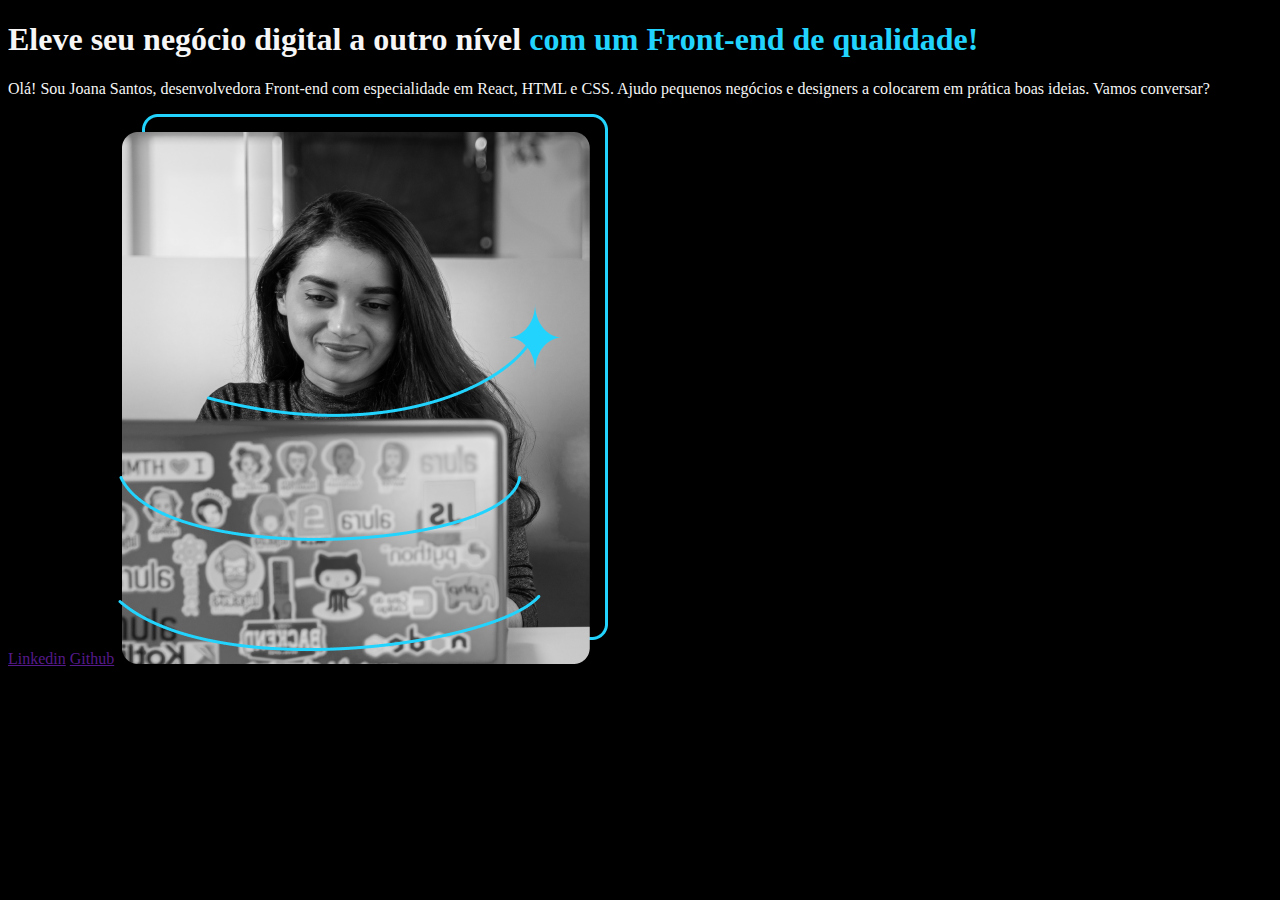
==== index.html @ 6a2b960c "html e body & strong css done" ====
<!DOCTYPE html>
<html lang="pt-br">
<head>
    <meta charset="UTF-8">
    <meta http-equiv="X-UA-Compatible" content="IE=edge">
    <meta name="viewport" content="width=device-width, initial-scale=1.0">
    <link rel="stylesheet" href="./style.css">
    <title>Portifólio</title>
</head>
<body>

    <header></header>
    <main>

        <h1>Eleve seu negócio digital a outro nível <strong>com um Front-end de qualidade!</strong></h1>
        
        <p>Olá! Sou Joana Santos, desenvolvedora Front-end com especialidade em React, HTML e CSS. Ajudo pequenos negócios e designers a colocarem em prática boas ideias. Vamos conversar?</p>

        <a href="">Linkedin</a>
        <a href="">Github</a>

        <img src="./Imagem.png" alt="Foto de Joana Santos programando">

    </main>
    <footer></footer>
    
</body>
</html>
---- style.css ----
body{

background-color: #000000;

color: #F6F6F6;

}

strong{

color: #22D4FD;

}
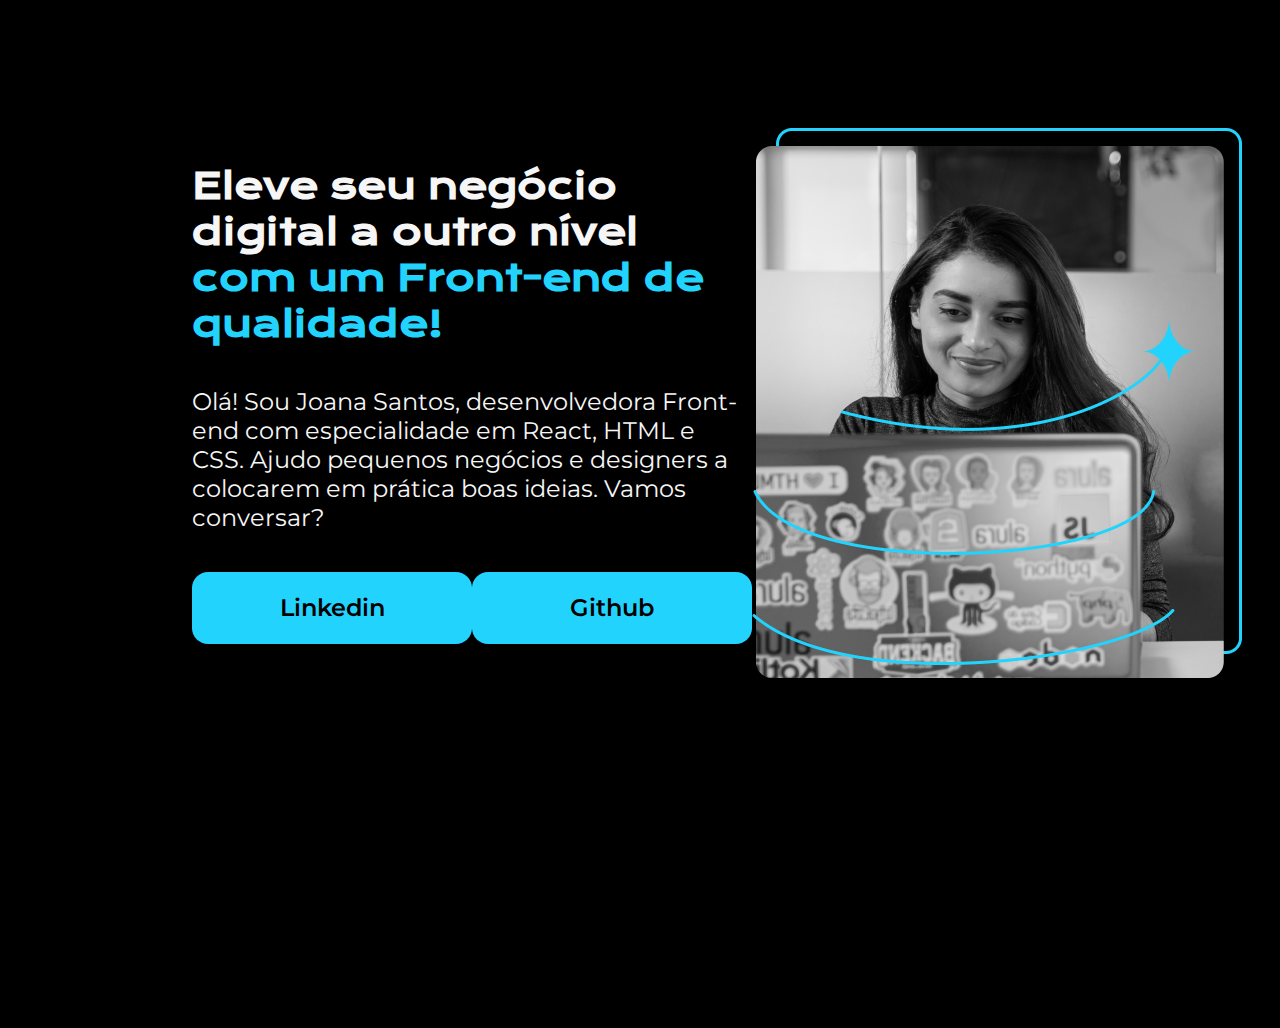
==== commit 36641a92: "css main img links h1 p" ====
--- a/index.html
+++ b/index.html
@@ -1,28 +1,38 @@
 <!DOCTYPE html>
 <html lang="pt-br">
-<head>
-    <meta charset="UTF-8">
-    <meta http-equiv="X-UA-Compatible" content="IE=edge">
-    <meta name="viewport" content="width=device-width, initial-scale=1.0">
-    <link rel="stylesheet" href="./style.css">
+  <head>
+    <meta charset="UTF-8" />
+    <meta http-equiv="X-UA-Compatible" content="IE=edge" />
+    <meta name="viewport" content="width=device-width, initial-scale=1.0" />
+    <link rel="stylesheet" href="./style.css" />
     <title>Portifólio</title>
-</head>
-<body>
+  </head>
+  <body>
+    <header></header>
+    <main class="apresentacao">
+      <section class="apresentacao__conteudo">
+        <h1 class="apresentacao_conteudo__titulo">
+          Eleve seu negócio digital a outro nível
+          <strong class="titulo-destaque"
+            >com um Front-end de qualidade!</strong
+          >
+        </h1>
 
-    <header></header>
-    <main>
+        <p class="apresentacao_conteudo__texto">
+          Olá! Sou Joana Santos, desenvolvedora Front-end com especialidade em
+          React, HTML e CSS. Ajudo pequenos negócios e designers a colocarem em
+          prática boas ideias. Vamos conversar?
+        </p>
 
-        <h1>Eleve seu negócio digital a outro nível <strong>com um Front-end de qualidade!</strong></h1>
+        <div class="apresentacao__links">
+            <a href="" class="apresentacao__links__link">Linkedin</a>
+            <a href="" class="apresentacao__links__link">Github</a>
+        </div>
         
-        <p>Olá! Sou Joana Santos, desenvolvedora Front-end com especialidade em React, HTML e CSS. Ajudo pequenos negócios e designers a colocarem em prática boas ideias. Vamos conversar?</p>
+      </section>
 
-        <a href="">Linkedin</a>
-        <a href="">Github</a>
-
-        <img src="./Imagem.png" alt="Foto de Joana Santos programando">
-
+      <img src="./Imagem.png" alt="Foto de Joana Santos programando" />
     </main>
     <footer></footer>
-    
-</body>
-</html>+  </body>
+</html>
--- a/style.css
+++ b/style.css
@@ -1,13 +1,66 @@
-body{
+@import url('https://fonts.googleapis.com/css2?family=Krona+One&family=Montserrat:wght@400;600&display=swap');
 
-background-color: #000000;
+* {
+  margin: 0;
+  padding: 0;
+}
 
-color: #F6F6F6;
+body {
+  height: 100vh;
+
+  box-sizing: border-box;
+
+  background-color: #000000;
+
+  color: #f6f6f6;
+}
+
+.titulo-destaque {
+  color: #22d4fd;
+}
+
+.apresentacao {
+  margin: 10% 15%;
+  display: flex;
+  align-items: center;
+  justify-content: space-between;
+}
+
+.apresentacao__conteudo {
+  width: 615px;
+
+  display: flex;
+
+  flex-direction: column;
+
+  gap: 40px;
 
 }
 
-strong{
+.apresentacao_conteudo__titulo {
+  font-size: 36px;
+  font-family: "Krona One", sans-serif;
+}
 
-color: #22D4FD;
+.apresentacao_conteudo__texto {
+  font-size: 24px;
+  font-family: "Montserrat", sans-serif;
+}
 
-}+.apresentacao__links {
+  display: flex;
+  justify-content: space-between;
+}
+
+.apresentacao__links__link {
+  background-color: #22d4fd;
+  width: 280px;
+  text-align: center;
+  border-radius: 16px;
+  font-size: 24px;
+  font-weight: 600;
+  padding: 21.5px 0;
+  text-decoration: none;
+  color: #000000;
+  font-family: "Montserrat", sans-serif;
+}
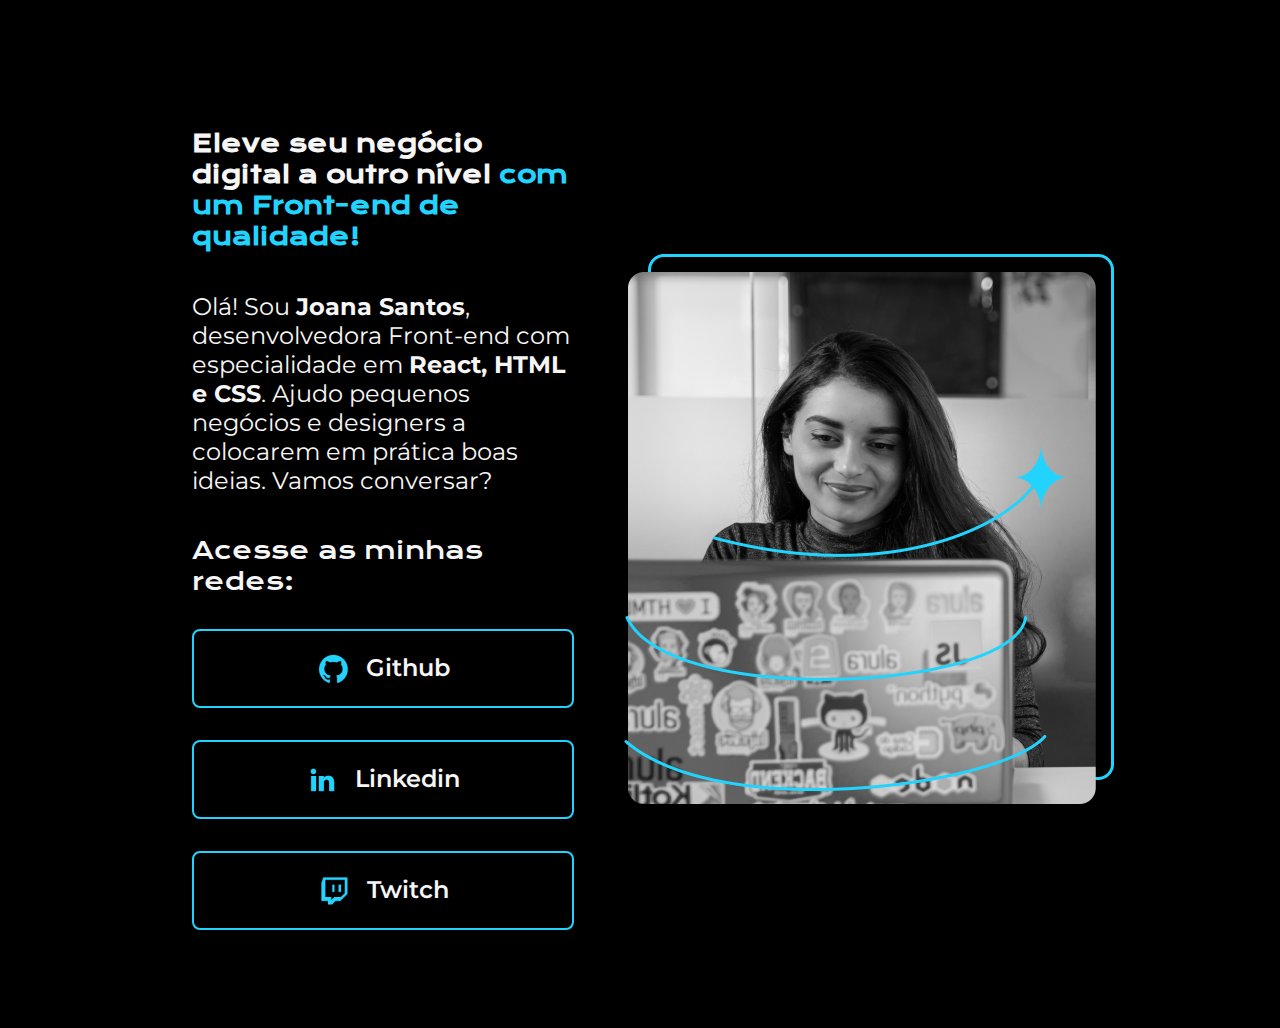
==== commit 412dde8f: "assets and links display's changes" ====
--- a/index.html
+++ b/index.html
@@ -19,19 +19,26 @@
         </h1>
 
         <p class="apresentacao_conteudo__texto">
-          Olá! Sou Joana Santos, desenvolvedora Front-end com especialidade em
-          React, HTML e CSS. Ajudo pequenos negócios e designers a colocarem em
+          Olá! Sou <strong class="apresentacao_conteudo__texto__nomeAutora">Joana Santos</strong>, desenvolvedora Front-end com especialidade em <strong class="apresentacao_conteudo__texto__tecnologias">React, HTML e CSS</strong>. Ajudo pequenos negócios e designers a colocarem em
           prática boas ideias. Vamos conversar?
         </p>
 
         <div class="apresentacao__links">
-            <a href="" class="apresentacao__links__link">Linkedin</a>
-            <a href="" class="apresentacao__links__link">Github</a>
+          <h2 class="apresentacao__links__subtitulo">Acesse as minhas redes:</h2>
+          <a href="" class="apresentacao__links__link">
+            <img src="./assets/github.png" alt="">
+            Github</a>
+          <a href="" class="apresentacao__links__link">
+            <img src="./assets/linkedin.png" alt="">
+            Linkedin</a>
+          <a href="" class="apresentacao__links__link">
+              <img src="./assets/twitch.png" alt="">
+              Twitch</a>           
         </div>
         
       </section>
 
-      <img src="./Imagem.png" alt="Foto de Joana Santos programando" />
+      <img src="./assets/Imagem.png" alt="Foto de Joana Santos programando" />
     </main>
     <footer></footer>
   </body>
--- a/style.css
+++ b/style.css
@@ -7,11 +7,8 @@
 
 body {
   height: 100vh;
-
   box-sizing: border-box;
-
   background-color: #000000;
-
   color: #f6f6f6;
 }
 
@@ -24,15 +21,13 @@
   display: flex;
   align-items: center;
   justify-content: space-between;
+  gap: 50px;
 }
 
 .apresentacao__conteudo {
   width: 615px;
-
   display: flex;
-
   flex-direction: column;
-
   gap: 40px;
 
 }
@@ -40,6 +35,7 @@
 .apresentacao_conteudo__titulo {
   font-size: 36px;
   font-family: "Krona One", sans-serif;
+  font-size: 24px;
 }
 
 .apresentacao_conteudo__texto {
@@ -47,20 +43,44 @@
   font-family: "Montserrat", sans-serif;
 }
 
+.apresentacao_conteudo__texto__nomeAutora:hover{
+  color: #b722ff;
+}
+
+.apresentacao_conteudo__texto__tecnologias:hover{
+  color: #fb440f;
+}
+
 .apresentacao__links {
   display: flex;
+  flex-direction: column;
+  align-items: center;
   justify-content: space-between;
+  gap: 32px;
+}
+
+.apresentacao__links__subtitulo{
+  font-family: "Krona One", sans-serif;
+  font-weight: 400;
 }
 
 .apresentacao__links__link {
-  background-color: #22d4fd;
-  width: 280px;
+  display: flex;
+  justify-content: center;
+  gap: 16px;
+  width: 378px;
   text-align: center;
-  border-radius: 16px;
+  border: 2px solid #22d4fd;
+  border-radius: 8px;
   font-size: 24px;
   font-weight: 600;
   padding: 21.5px 0;
   text-decoration: none;
-  color: #000000;
+  color: #f6f6f6;
   font-family: "Montserrat", sans-serif;
 }
+
+.apresentacao__links__link:hover{
+  background-color: #272727;
+  padding: 3%;
+}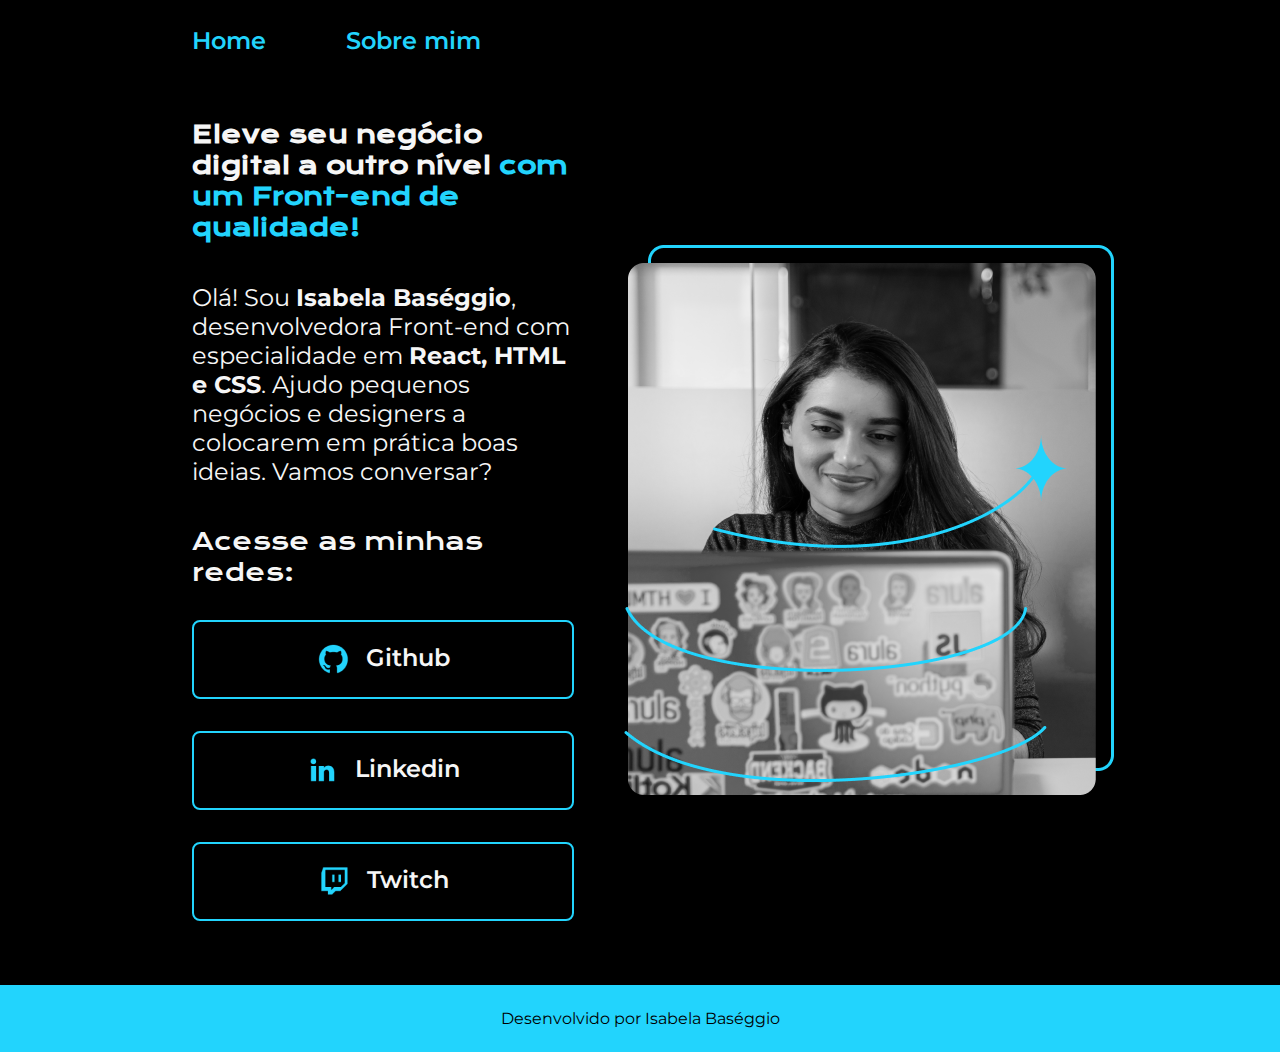
==== commit c655b08b: "sobre mim and CSS variables" ====
--- a/index.html
+++ b/index.html
@@ -4,11 +4,16 @@
     <meta charset="UTF-8" />
     <meta http-equiv="X-UA-Compatible" content="IE=edge" />
     <meta name="viewport" content="width=device-width, initial-scale=1.0" />
-    <link rel="stylesheet" href="./style.css" />
+    <link rel="stylesheet" href="./estilos/style.css" />
     <title>Portifólio</title>
   </head>
   <body>
-    <header></header>
+    <header class="cabecalho">
+      <nav class="cabecalho__menu">
+        <a href="./index.html" class="cabecalho__menu__link">Home</a>
+        <a href="./about.html" class="cabecalho__menu__link">Sobre mim</a>
+      </nav>
+    </header>
     <main class="apresentacao">
       <section class="apresentacao__conteudo">
         <h1 class="apresentacao_conteudo__titulo">
@@ -19,7 +24,7 @@
         </h1>
 
         <p class="apresentacao_conteudo__texto">
-          Olá! Sou <strong class="apresentacao_conteudo__texto__nomeAutora">Joana Santos</strong>, desenvolvedora Front-end com especialidade em <strong class="apresentacao_conteudo__texto__tecnologias">React, HTML e CSS</strong>. Ajudo pequenos negócios e designers a colocarem em
+          Olá! Sou <strong class="apresentacao_conteudo__texto__nomeAutora">Isabela Baséggio</strong>, desenvolvedora Front-end com especialidade em <strong class="apresentacao_conteudo__texto__tecnologias">React, HTML e CSS</strong>. Ajudo pequenos negócios e designers a colocarem em
           prática boas ideias. Vamos conversar?
         </p>
 
@@ -38,8 +43,10 @@
         
       </section>
 
-      <img src="./assets/Imagem.png" alt="Foto de Joana Santos programando" />
+      <img src="./assets/Imagem.png" alt="Foto de Isabela Baséggio programando" />
     </main>
-    <footer></footer>
+    <footer class="rodape">
+      <p>Desenvolvido por Isabela Baséggio</p>
+    </footer>
   </body>
 </html>
--- a/estilos/style.css
+++ b/estilos/style.css
@@ -0,0 +1,122 @@
+@import url('https://fonts.googleapis.com/css2?family=Krona+One&family=Montserrat:wght@400;600&display=swap');
+
+:root{
+  --cor-primaria: #000000;
+  --cor-secundaria: #f6f6f6;
+  --cor-terciaria: #22d4fd;
+  --cor-nome: #b722ff;
+  --cor-tecnologias: #fb440f;
+  --cor-hover: #272727;
+
+  --fonte-primaria: "Krona One", sans-serif;
+  --fonte-secundaria: "Montserrat", sans-serif;
+}
+
+* {
+  margin: 0;
+  padding: 0;
+  text-decoration: none;
+}
+
+body {
+  box-sizing: border-box;
+  background-color: var(--cor-primaria);
+  color: var(--cor-secundaria);
+}
+
+.cabecalho{
+  padding: 2% 0 0 15%;
+}
+
+.cabecalho__menu{
+  display: flex;
+  gap: 80px;
+}
+
+.cabecalho__menu__link{
+  font-family: var(--fonte-secundaria);
+  font-size: 24px;
+  font-weight: 600;
+  color: var(--cor-terciaria);
+}
+
+.apresentacao {
+  padding: 5% 15%;
+  display: flex;
+  align-items: center;
+  justify-content: space-between;
+  gap: 50px;
+}
+
+.apresentacao__conteudo {
+  width: 615px;
+  display: flex;
+  flex-direction: column;
+  gap: 40px;
+
+}
+
+.apresentacao_conteudo__titulo {
+  font-size: 36px;
+  font-family: var(--fonte-primaria);
+  font-size: 24px;
+}
+
+.titulo-destaque {
+  color: var(--cor-terciaria);
+}
+
+.apresentacao_conteudo__texto {
+  font-size: 24px;
+  font-family: var(--fonte-secundaria);
+}
+
+.apresentacao_conteudo__texto__nomeAutora:hover{
+  color: var(--cor-nome);
+}
+
+.apresentacao_conteudo__texto__tecnologias:hover{
+  color: var(--cor-tecnologias);
+}
+
+.apresentacao__links {
+  display: flex;
+  flex-direction: column;
+  align-items: center;
+  justify-content: space-between;
+  gap: 32px;
+}
+
+.apresentacao__links__subtitulo{
+  font-family: var(--fonte-primaria);
+  font-weight: 400;
+}
+
+.apresentacao__links__link {
+  display: flex;
+  justify-content: center;
+  gap: 16px;
+  width: 378px;
+  text-align: center;
+  border: 2px solid var(--cor-terciaria);
+  border-radius: 8px;
+  font-size: 24px;
+  font-weight: 600;
+  padding: 21.5px 0;  
+  color: var(--cor-secundaria);
+  font-family: var(--fonte-secundaria);
+}
+
+.apresentacao__links__link:hover{
+  background-color: var(--cor-hover);
+  padding: 3%;
+}
+
+.rodape{
+  color: var(--cor-primaria);
+  background-color: var(--cor-terciaria);
+  padding: 24px;
+  text-align: center;
+  font-family: var(--fonte-secundaria);
+  font-weight: 400;
+}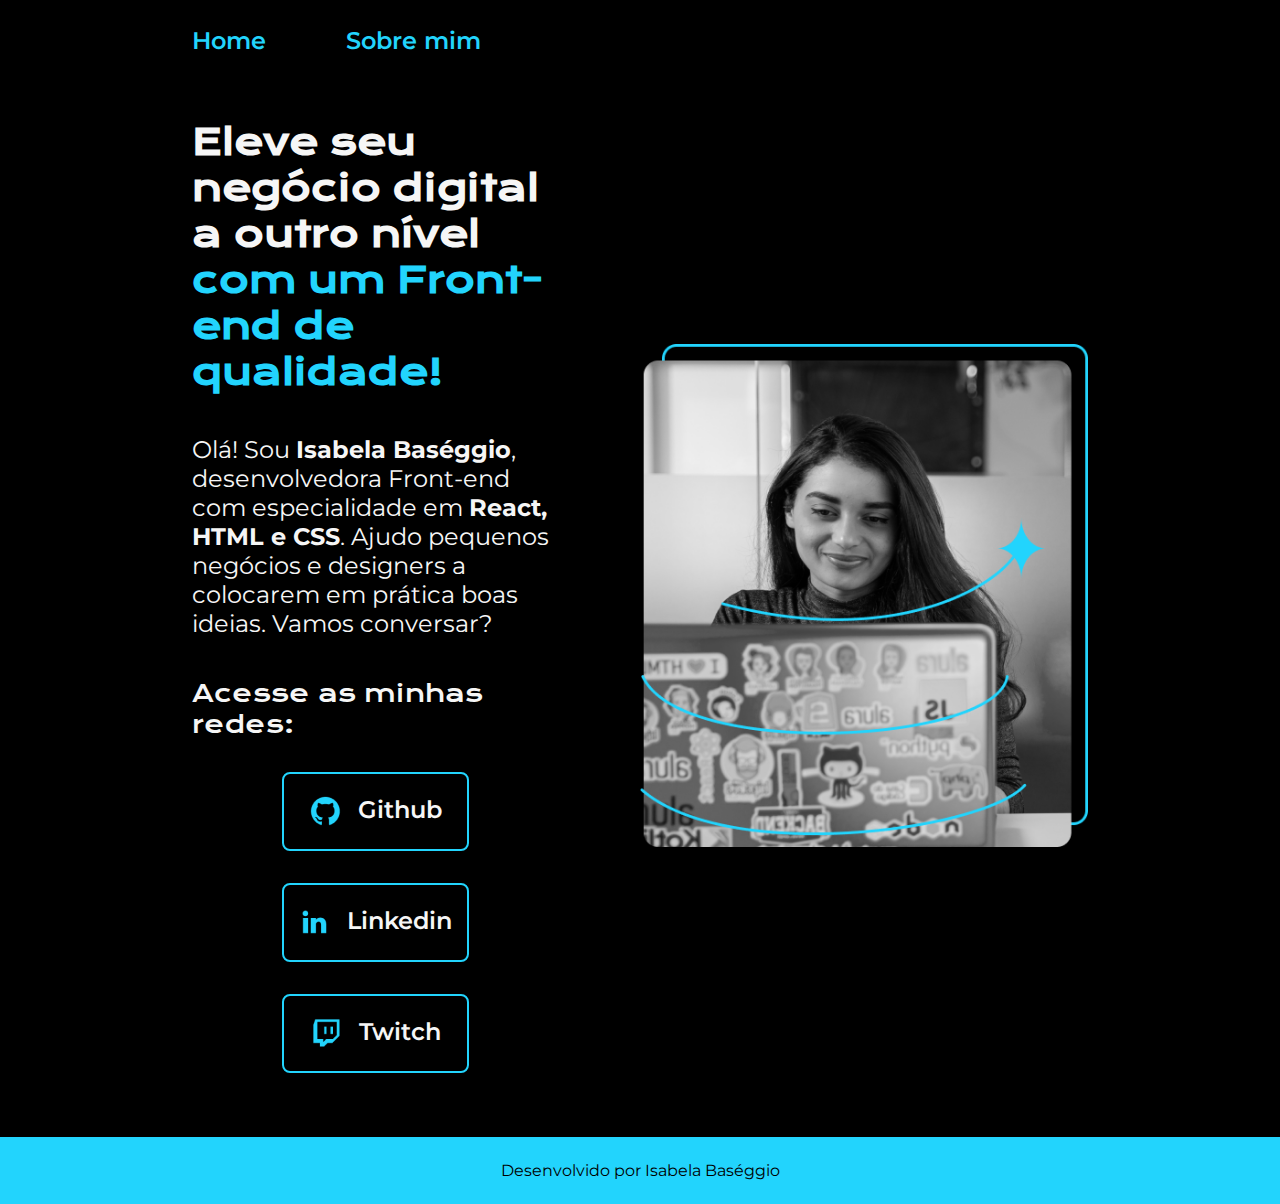
==== commit 1476db62: "media query (max-width:1200px): .cabecalho, cabecalho__menu and apresentacao" ====
--- a/index.html
+++ b/index.html
@@ -30,20 +30,20 @@
 
         <div class="apresentacao__links">
           <h2 class="apresentacao__links__subtitulo">Acesse as minhas redes:</h2>
-          <a href="" class="apresentacao__links__link">
+          <a href="" class="apresentacao__links__navegacao">
             <img src="./assets/github.png" alt="">
             Github</a>
-          <a href="" class="apresentacao__links__link">
+          <a href="" class="apresentacao__links__navegacao">
             <img src="./assets/linkedin.png" alt="">
             Linkedin</a>
-          <a href="" class="apresentacao__links__link">
+          <a href="" class="apresentacao__links__navegacao">
               <img src="./assets/twitch.png" alt="">
               Twitch</a>           
         </div>
         
       </section>
 
-      <img src="./assets/Imagem.png" alt="Foto de Isabela Baséggio programando" />
+      <img class="apresentacao__imagem" src="./assets/Imagem.png" alt="Foto de Isabela Baséggio programando" />
     </main>
     <footer class="rodape">
       <p>Desenvolvido por Isabela Baséggio</p>
--- a/estilos/style.css
+++ b/estilos/style.css
@@ -35,7 +35,7 @@
 
 .cabecalho__menu__link{
   font-family: var(--fonte-secundaria);
-  font-size: 24px;
+  font-size: 1.5rem;
   font-weight: 600;
   color: var(--cor-terciaria);
 }
@@ -45,11 +45,11 @@
   display: flex;
   align-items: center;
   justify-content: space-between;
-  gap: 50px;
+  gap: 82px;
 }
 
 .apresentacao__conteudo {
-  width: 615px;
+  width: 50%;
   display: flex;
   flex-direction: column;
   gap: 40px;
@@ -57,9 +57,8 @@
 }
 
 .apresentacao_conteudo__titulo {
-  font-size: 36px;
+  font-size: 2.25rem;
   font-family: var(--fonte-primaria);
-  font-size: 24px;
 }
 
 .titulo-destaque {
@@ -67,7 +66,7 @@
 }
 
 .apresentacao_conteudo__texto {
-  font-size: 24px;
+  font-size: 1.5rem;
   font-family: var(--fonte-secundaria);
 }
 
@@ -90,17 +89,18 @@
 .apresentacao__links__subtitulo{
   font-family: var(--fonte-primaria);
   font-weight: 400;
+  font-size: 1.5rem;
 }
 
-.apresentacao__links__link {
+.apresentacao__links__navegacao {
   display: flex;
   justify-content: center;
   gap: 16px;
-  width: 378px;
+  width: 50%;
   text-align: center;
   border: 2px solid var(--cor-terciaria);
   border-radius: 8px;
-  font-size: 24px;
+  font-size: 1.5rem;
   font-weight: 600;
   padding: 21.5px 0;  
   color: var(--cor-secundaria);
@@ -112,11 +112,30 @@
   padding: 3%;
 }
 
+.apresentacao__imagem{
+  width: 50%;
+}
+
 .rodape{
   color: var(--cor-primaria);
   background-color: var(--cor-terciaria);
-  padding: 24px;
+  padding: 1.5rem;
   text-align: center;
   font-family: var(--fonte-secundaria);
   font-weight: 400;
+}
+
+@media (max-width: 1200px) {
+
+  .cabecalho{
+    padding: 10%;
+  }
+
+  .cabecalho__menu{
+    justify-content: center;
+  }
+
+  .apresentacao{
+    flex-direction: column-reverse;
+  }
 }